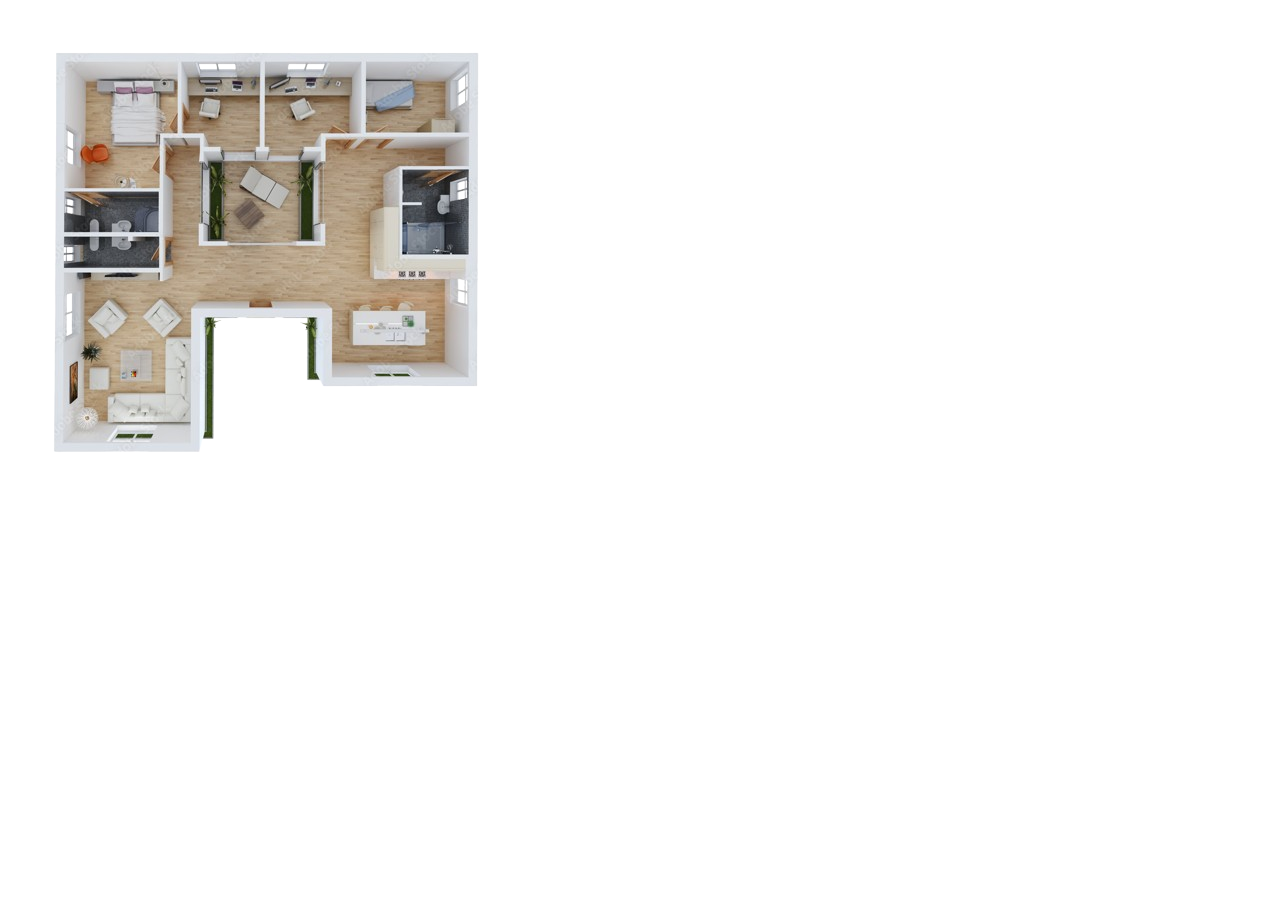
==== bagno.html @ b45b7c30 "Add files via upload" ====
<!DOCTYPE html>
<html lang="en">
<head>
    <meta charset="UTF-8">
    <meta name="viewport" content="width=device-width, initial-scale=1.0">
    <title>Document</title>
    <meta name="author" content="Cociug Raul, Gabriel Madiotto">
    <meta name="description" content="Progetto su una casa domotica, con interfaccia e la rete di quest'ultima. Questo progetto è l'insieme le conoscenze di Cisco Packet Tracer, HTML, CSS e JavaScript (con l'uilizzo anche di ThreeJS).">
    <meta name="keywords" content="HTML, CSS, JavaScript, ThreeJS, Cisco Packet Tracer, Casa Domotica">
    <link rel="stylesheet" href="style.css">
    <link rel="icon" href="favicon.ico" type="image/x-icon">
</head>
<body>
    <img src="img/casa dall'alto.png" alt="Casa dall'alto" usemap="#casa">

    <map name="casa">
        <area target="_blank" alt="Camera" title="Camera Matrimoniale" href="matrimoniale.html" coords="52,48,171,183" shape="rect">
        <area target="_blank" alt="Bagno" title="Bagno" href="bagnoMat.html" coords="55,184,152,224" shape="rect">
        <area target="_blank" alt="Bagno" title="Bagno" href="bagno.html" coords="56,227,156,264" shape="rect">
        <area target="_blank" alt="Soggiorno" title="Soggiorno" href="soggiorno.html" coords="56,265,182,432" shape="rect">
        <area target="_blank" alt="Ufficio" title="Ufficio" href="studio1.html" coords="174,53,251,143" shape="rect">
        <area target="_blank" alt="Ufficio" title="Ufficio" href="studio2.html" coords="257,55,351,148" shape="rect">
        <area target="_blank" alt="Relax" title="Relax" href="relax.html" coords="197,150,305,233" shape="rect">
        <area target="_blank" alt="Camera da letto" title="Camera da letto" href="camera.html" coords="358,54,456,138" shape="rect">
        <area target="_blank" alt="Bagno" title="Bagno" href="bagno.html" coords="388,161,463,251" shape="rect">
        <area target="_blank" alt="Cucina" title="Cucina" href="cucina.html" coords="461,370,321,255" shape="rect">
    </map>
    
    <script src="sheet.js"></script>
</body>
</html>
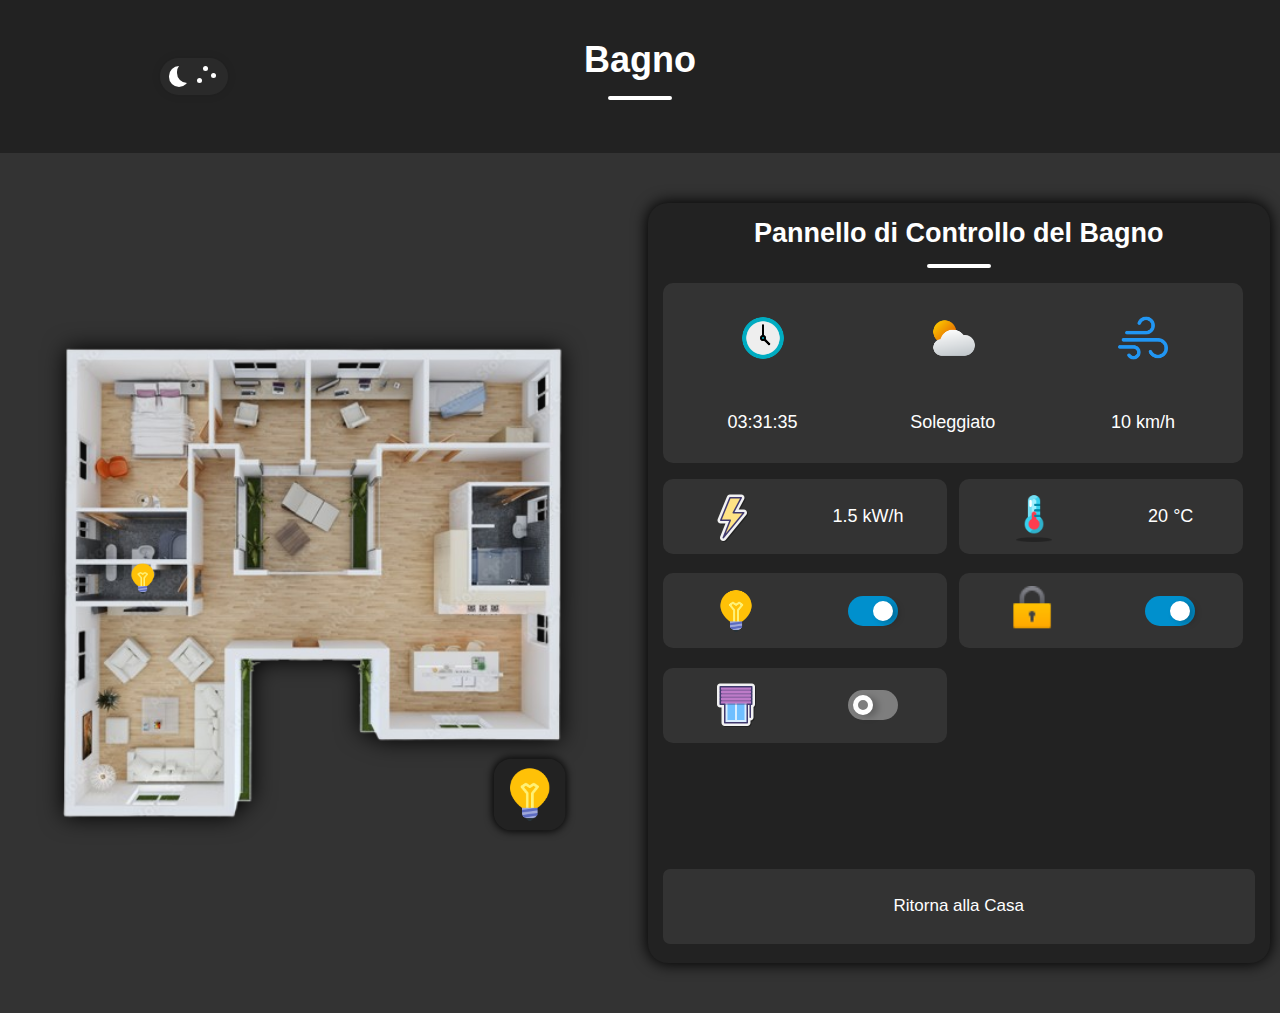
==== commit c84e0a3c: "Add files via upload" ====
--- a/bagno.html
+++ b/bagno.html
@@ -1,31 +1,99 @@
 <!DOCTYPE html>
-<html lang="en">
+<html lang="it">
 <head>
     <meta charset="UTF-8">
     <meta name="viewport" content="width=device-width, initial-scale=1.0">
-    <title>Document</title>
     <meta name="author" content="Cociug Raul, Gabriel Madiotto">
     <meta name="description" content="Progetto su una casa domotica, con interfaccia e la rete di quest'ultima. Questo progetto è l'insieme le conoscenze di Cisco Packet Tracer, HTML, CSS e JavaScript (con l'uilizzo anche di ThreeJS).">
     <meta name="keywords" content="HTML, CSS, JavaScript, ThreeJS, Cisco Packet Tracer, Casa Domotica">
-    <link rel="stylesheet" href="style.css">
-    <link rel="icon" href="favicon.ico" type="image/x-icon">
+    <title>Bagno</title>
+
+    <link rel="stylesheet" href="../style.css">
+    <link rel="stylesheet" href="../img-casa.css">
+    <link rel="stylesheet" href="../buttons.css">
+    
+    <link rel="icon" href="../favicon.ico" type="image/x-icon">
 </head>
-<body>
-    <img src="img/casa dall'alto.png" alt="Casa dall'alto" usemap="#casa">
 
-    <map name="casa">
-        <area target="_blank" alt="Camera" title="Camera Matrimoniale" href="matrimoniale.html" coords="52,48,171,183" shape="rect">
-        <area target="_blank" alt="Bagno" title="Bagno" href="bagnoMat.html" coords="55,184,152,224" shape="rect">
-        <area target="_blank" alt="Bagno" title="Bagno" href="bagno.html" coords="56,227,156,264" shape="rect">
-        <area target="_blank" alt="Soggiorno" title="Soggiorno" href="soggiorno.html" coords="56,265,182,432" shape="rect">
-        <area target="_blank" alt="Ufficio" title="Ufficio" href="studio1.html" coords="174,53,251,143" shape="rect">
-        <area target="_blank" alt="Ufficio" title="Ufficio" href="studio2.html" coords="257,55,351,148" shape="rect">
-        <area target="_blank" alt="Relax" title="Relax" href="relax.html" coords="197,150,305,233" shape="rect">
-        <area target="_blank" alt="Camera da letto" title="Camera da letto" href="camera.html" coords="358,54,456,138" shape="rect">
-        <area target="_blank" alt="Bagno" title="Bagno" href="bagno.html" coords="388,161,463,251" shape="rect">
-        <area target="_blank" alt="Cucina" title="Cucina" href="cucina.html" coords="461,370,321,255" shape="rect">
+<body class="theme-light">
+    <div class="header">
+        <h1 style="grid-area: 1 / 2; text-align: center; padding-left: 68px; position: relative;">Bagno<hr></h1>
+        <label class="switch1" style="grid-area: 1 / 3;">
+            <input id="checkbox1" type="checkbox" />
+            <span class="slider">
+                <div class="star star_1"></div>
+                <div class="star star_2"></div>
+                <div class="star star_3"></div>
+                <svg viewBox="0 0 16 16" class="cloud_1 cloud">
+                <path
+                    transform="matrix(.77976 0 0 .78395-299.99-418.63)"
+                    fill="#fff"
+                    d="m391.84 540.91c-.421-.329-.949-.524-1.523-.524-1.351 0-2.451 1.084-2.485 2.435-1.395.526-2.388 1.88-2.388 3.466 0 1.874 1.385 3.423 3.182 3.667v.034h12.73v-.006c1.775-.104 3.182-1.584 3.182-3.395 0-1.747-1.309-3.186-2.994-3.379.007-.106.011-.214.011-.322 0-2.707-2.271-4.901-5.072-4.901-2.073 0-3.856 1.202-4.643 2.925"
+                ></path>
+                </svg>
+            </span>
+        </label>
+    </div class="header">
+    <div class="main">
+        <div class="img-casa">
+            <div class="clear"></div>
+
+            <img src="img/casa dall'alto.png" alt="Casa dall'alto" usemap="#house" id="casa-img">
+            
+            <img src="img/lampadina.png" alt="" class="lamp" id="lamp-bagno">
+            
+            <img src="img/lampadina.png" alt="" id="setting">
+        </div>
+
+        <div class="parameters">
+            <h2>Pannello di Controllo del Bagno</h2>
+            <hr>
+            <div class="items">
+                <!-- Parametri -->
+                <div class="item" id="ora_tempo_vento">
+                    <img src="img/ora.png" alt="">
+                    <img src="img/nuvola.png" alt="" title="Meteo fuori dalla casa">
+                    <img src="img/vento.png" alt="" title="Velocità vento fuori dalla casa">
+                    <span id="date"></span>
+                    <span id="meteo">Nuvoloso</span>
+                    <span id="vento"></span>
+                </div>
+                <div class="item" id="electricity"><img src="img/elettricità.png" alt=""><span>2 kW/h</span></div>
+                <div class="item" id="temperatura"><img src="img/temperatura.png" alt=""><span>22 °C</span></div>
+                <!-- Bottoni -->
+                <div class="item" id="lampadine" title="Apri / Chiudi tutte le luci della stanza"><img src="img/lampadina.png" alt="">
+                    <input type="checkbox" class="checkboxInput spegnibile" id="check1" checked="true">
+                    <label for="check1" class="toggleSwitch"></label>
+                </div>
+                <div class="item" id="porte" title="Apri / Chiudi le porte"><img src="img/lucchetto.png" alt="">
+                    <input type="checkbox" class="checkboxInput" id="check2" checked="true">
+                    <label for="check2" class="toggleSwitch"></label>
+                </div>
+                <div class="item" id="tapparelle" title="Apri / Chiudi le tapparella/e">
+                    <img src="img/tapparelle.png" alt="">
+                    <input type="checkbox" class="checkboxInput" id="check5">
+                    <label for="check5" class="toggleSwitch"></label>
+                </div>
+                <a href="../index.html" class="button item" id="btn">
+                    <span>Ritorna alla Casa</span>
+                </a>
+            </div>
+        </div>
+    </div class="main">
+    
+    <map name="house">
+        <area class="shape" id="Camera" title="Camera Matrimoniale" href="matrimoniale.html" coords="52,48,171,183" shape="rect">
+        <area class="shape" id="Bagno Mat" title="Bagno Matrimoniale" href="bagno matrimoniale.html" coords="55,184,152,224" shape="rect">
+        <area class="shape" id="Bagno" title="Bagno" href="bagno.html" coords="56,227,156,264" shape="rect">
+        <area class="shape" id="Soggiorno" title="Soggiorno" href="soggiorno.html" coords="56,265,182,432" shape="rect">
+        <area class="shape" id="Studio 1" title="Studio 1" href="studio1.html" coords="174,53,251,143" shape="rect">
+        <area class="shape" id="Studio 2" title="Studio 2" href="studio2.html" coords="257,55,351,148" shape="rect">
+        <area class="shape" id="Relax" title="Relax" href="relax.html" coords="197,150,305,233" shape="rect">
+        <area class="shape" id="Camera da letto" title="Camera da letto" href="camera.html" coords="358,54,456,138" shape="rect">
+        <area class="shape" id="Bagno Grande" title="Bagno Grande" href="bagno grande.html" coords="388,161,463,251" shape="rect">
+        <area class="shape" id="Cucina" title="Cucina" href="cucina.html" coords="461,370,321,255" shape="rect">
     </map>
-    
-    <script src="sheet.js"></script>
+
+    <script src="../sheet.js"></script>
 </body>
 </html>--- a/style.css
+++ b/style.css
@@ -0,0 +1,316 @@
+html {
+    cursor: url('img/cursor.cur'), auto;
+    scrollbar-width: none;
+    scroll-behavior: smooth;
+}
+
+/* TUTTI GLI ELEMENTI */
+* {
+    margin: 0;
+    padding: 0;
+}
+/* SELEZIONE PERSONALIZZATA */
+*::selection {
+    background-color: var(--bg-select);
+    color: var(--color-select);
+}
+
+
+/* CLASSI PER IL BODY (STYLE DINAMICO) */
+.theme-light {
+    --bg-body: #EEE;
+
+    --bg-titolo: #0090cd;
+    --color-titolo: #fff;
+    --color-hr-titolo: #fff;
+
+    --bg-parameters: #FAFAFA;
+    --color-parameters: #000;
+    --color-hr-parameters: #000;
+    --shadow-parameters: #AAA;
+
+    --bg-item: var(--bg-body);
+    --bg-item-hover: #AAA;
+
+    --bg-btn: var(--bg-titolo);
+    --color-btn: #fff;
+    --bg-btn-reverse: #000;
+    --color-btn-reverse: #fff;
+
+    --bg-select: #AAA;
+    --color-select: #000;
+}
+.theme-dark {
+    --bg-body: #333;
+
+    --bg-titolo: #222;
+    --color-titolo: #fff;
+    --color-hr-titolo: #fff;
+
+    --bg-parameters: var(--bg-titolo);
+    --color-parameters: #fff;
+    --color-hr-parameters: #fff;
+    --shadow-parameters: #000;
+
+    --bg-item: var(--bg-body);
+    --bg-item-hover: #555;
+
+    --bg-btn: var(--bg-item);
+    --color-btn: #fff;
+    --bg-btn-reverse: #000;
+    --color-btn-reverse: #fff;
+
+    --bg-select: #AAA;
+    --color-select: #000;
+}
+body {
+    margin: 0;
+    font-size: 18px;
+    font-family: Arial, Helvetica, sans-serif;
+    background-color: var(--bg-body);
+    background-size: cover;
+    background-attachment: fixed;
+    background-position: center;
+}
+/* FINE BODY DINAMICO */
+
+
+/* HEADER */
+.header {
+    background-color: var(--bg-titolo);
+    color: var(--color-titolo);
+    height: 17dvh;
+    min-height: 100px;
+    box-sizing: border-box;
+    display: flex;
+    justify-content: center;
+    align-items: center;
+}
+.header h1 {
+    text-align: center;
+    padding-left: 68px;
+    position: relative;
+    min-width: 200px;
+}
+hr {
+    width: 60px;
+    border: 2px solid var(--color-hr-titolo);
+    border-radius: 20px;
+    margin: 15px auto;
+}
+.parameters hr {
+    border: 2px solid var(--color-hr-parameters);
+}
+
+/* DIV CASA E CARTA PER PARAMETRI */
+.main {
+    height: fit-content;
+    min-height: 83dvh;
+    display: grid;
+    grid-template-columns: 1fr 1fr;
+    justify-items: center;
+    justify-content: center;
+    align-items: center;
+    align-content: center;
+    gap: 35px;
+    padding: 50px 0;
+    box-sizing: border-box;
+}
+
+.img-casa {
+    position: relative;
+    display: inline-block;
+}
+img#casa-img {
+    transform: scale(1.3);
+    user-select: none;
+    -webkit-user-drag: none;
+    filter: drop-shadow(0 0 10px var(--shadow-parameters));
+}
+
+/* DIV PARAMETRI */
+.parameters {
+    width: 100%;
+    max-width: 700px;
+    height: fit-content;
+    min-height: 70vh;
+    border-radius: 20px;
+    padding: 15px;
+    margin-right: 20px;
+    background-color: var(--bg-parameters);
+    color: var(--color-parameters);
+    box-sizing: border-box;
+    box-shadow: 0 0 15px 1px var(--shadow-parameters);
+}
+.parameters h2 {
+    text-align: center;
+}
+.items {
+    display: grid;
+    grid-template-columns: 1fr 1fr 1fr;
+    grid-template-rows: repeat(6, 1fr);
+    justify-items: center;
+    align-items: center;
+    height: fit-content;
+    min-height: 80%;
+
+    gap: 2%;
+}
+.item {
+    display: flex;
+    gap: 10px;
+    justify-content: space-around;
+    align-items: center;
+    flex-wrap: wrap;
+
+    width: fit-content;
+    min-width: 100%;
+    height: fit-content;
+    min-height: 75px;
+    background-color: var(--bg-body);
+    border-radius: 10px;
+    padding: 10px;
+    box-sizing: border-box;
+    transition: ease-in-out 0.3s;
+    overflow: hidden;
+}
+.item img {
+    width: 50px;
+    user-select: none;
+}
+.item:hover {
+    background-color: var(--bg-item-hover);
+}
+#ora_tempo_vento {
+    display: grid;
+    grid-template-columns: 1fr 1fr 1fr;
+    justify-items: center;
+    align-items: center;
+    width: 100%;
+    min-height: 180px;
+
+    grid-column: span 2;
+    grid-row: span 2;
+}
+#btn {
+    grid-column: span 3;
+    text-decoration: none;
+    user-select: none;
+    border-width: 0;
+    border-radius: 7px;
+    background-color: var(--bg-btn);
+    color: var(--color-btn);
+    padding: 7px;
+    margin-top: 15px;
+    transition: ease-out 0.3s;
+    box-sizing: border-box;
+    position: relative;
+    top: 200%;
+}
+#btn:hover {
+    background-color: var(--bg-btn-reverse);
+}
+#spegni {
+    grid-column: span 3;
+    background-color: transparent;
+    user-select: none;
+}
+
+.clear {
+    clear: both;
+    position: relative;
+}
+
+
+
+@media screen and (max-width: 1400px) {
+    .items {
+        grid-template-columns: 1fr 1fr;
+        grid-template-rows: repeat(7, 1fr);
+        grid-auto-flow: column;
+    }
+    #temperatura {
+        grid-area: 3 / 2;
+    }
+    #porte {
+        grid-area: 4 / 2;
+    }
+    #btn {
+        top: 100%;
+    }
+    .parameters {
+        min-height: 700px;
+    }
+    div.img-casa {
+        transform: scale(0.9);
+    }
+}
+@media screen and (max-width: 1050px) { /* Tablets */
+    .main {
+        grid-template-columns: 1fr !important;
+        gap: 60px;
+    }
+    .parameters {
+        margin: 0;
+    }
+    div.img-casa {
+        transform: scale(0.9);
+    }
+}
+@media screen and (max-width: 768px) {
+    div.img-casa {
+        transform: scale(0.8);
+    }
+}
+@media screen and (max-width: 690px) {
+    .switch1 {
+        left: calc(-55% - 4em) !important;
+    }
+    div.img-casa {
+        transform: scale(0.7);
+    }
+    .parameters {
+        max-width: 500px;
+    }
+}
+@media screen and (max-width: 500px) {
+    .switch1 {
+        left: calc(-62% - 4em) !important;
+    }
+    div.img-casa {
+        transform: scale(0.6);
+    }
+    .parameters {
+        max-width: 300px;
+    }
+    .main {
+        gap: 0;
+    }
+    .items {
+        row-gap: 10px;
+    }
+    .item {
+        min-height: 91px;
+        max-width: 104px;
+    }
+}
+@media screen and (max-width: 400px) {
+    .switch1 {
+        left: calc(-60% - 4em) !important;
+    }
+    body {
+        font-size: 15px;
+    }
+    div.img-casa {
+        transform: scale(0.5);
+    }
+    .parameters {
+        max-width: 250px;
+    }
+    .items {
+        row-gap: 15px;
+    }
+    .item {
+        min-height: 110px;
+    }
+}
--- a/img-casa.css
+++ b/img-casa.css
@@ -0,0 +1,83 @@
+area {
+    cursor: url('img/pointer.cur'), auto;
+}
+.lamp {
+    position: absolute;
+    width: 40px;
+}
+#setting {
+    position: absolute;
+    top: 440px;
+    left: 460px;
+    width: 70px;
+    background-color: var(--bg-parameters);
+    border-radius: 20px;
+    padding: 5px;
+    box-shadow: 0 0 10px var(--shadow-parameters);
+    transition: ease-in-out .3s;
+}
+#setting:hover {
+    background-color: var(--bg-item-hover);
+}
+
+/* LUCI DELLA CASA */
+#lamp-mat1 {
+    top: 0;
+    left: 110px;
+}
+#lamp-mat2 {
+    top: 120px;
+    left: 50px;
+}
+
+#lamp-studi1 {
+    top: -12px;
+    left: 220px;
+}
+#lamp-studi2 {
+    top: -12px;
+    left: 345px;
+}
+
+#lamp-room {
+    top: 25px;
+    left: 425px;
+}
+
+#lamp-relax {
+    top: 100px;
+    left: 233px;
+}
+
+#lamp-bagno-mat {
+    top: 170px;
+    left: 50px;
+}
+#lamp-bagno {
+    top: 220px;
+    left: 50px;
+}
+#lamp-bagno-grande {
+    top: 170px;
+    left: 450px;
+}
+
+#lamp-corridoio1 {
+    top: 225px;
+    left: 160px;
+}
+#lamp-corridoio2 {
+    top: 225px;
+    left: 320px;
+}
+
+#lamp-soggiorno {
+    top: 360px;
+    left: 65px;
+}
+
+#lamp-cucina {
+    top: 320px;
+    left: 400px;
+}
+/* FINE LUCI CASA */--- a/buttons.css
+++ b/buttons.css
@@ -0,0 +1,210 @@
+/* Theme Switch */
+/* The switch - the box around the slider */
+.switch1 {
+    font-size: 17px;
+    position: relative;
+    left: calc(-40% - 4em);
+    width: 4em;
+    height: 2.2em;
+    border-radius: 30px;
+    box-shadow: 0 0 10px rgba(0, 0, 0, 0.1);
+}
+/* Hide default HTML checkbox */
+.switch1 input {
+    opacity: 0;
+}
+/* The slider */
+.slider {
+position: absolute;
+cursor: pointer;
+top: 0;
+left: 0;
+right: 0;
+bottom: 0;
+background-color: #2a2a2a;
+transition: 0.4s;
+border-radius: 30px;
+overflow: hidden;
+}
+.slider:before {
+position: absolute;
+content: "";
+height: 1.2em;
+width: 1.2em;
+border-radius: 20px;
+left: 0.5em;
+bottom: 0.5em;
+transition: 0.4s;
+transition-timing-function: cubic-bezier(0.81, -0.04, 0.38, 1.5);
+box-shadow: inset 8px -4px 0px 0px #fff;
+}
+.switch1 input:checked + .slider {
+background-color: #00a6ff;
+}
+.switch1 input:checked + .slider:before {
+transform: translateX(1.8em);
+box-shadow: inset 15px -4px 0px 15px #ffcf48;
+}
+
+.star {
+background-color: #fff;
+border-radius: 50%;
+position: absolute;
+width: 5px;
+transition: all 0.4s;
+height: 5px;
+}
+.star_1 {
+left: 2.5em;
+top: 0.5em;
+}
+.star_2 {
+left: 2.2em;
+top: 1.2em;
+}
+.star_3 {
+left: 3em;
+top: 0.9em;
+}
+
+.switch1 input:checked ~ .slider .star {
+opacity: 0;
+}
+
+.cloud {
+width: 3.5em;
+position: absolute;
+bottom: -1.4em;
+left: -1.1em;
+opacity: 0;
+transition: all 0.4s;
+}
+
+.switch1 input:checked ~ .slider .cloud {
+opacity: 1;
+}
+
+
+
+/* From Uiverse.io by vinodjangid07 */
+/* To hide the checkbox */
+.checkboxInput {
+    display: none;
+}
+
+.toggleSwitch {
+display: flex;
+align-items: center;
+justify-content: center;
+position: relative;
+width: 50px;
+height: 30px;
+background-color: rgb(126, 126, 126);
+border-radius: 20px;
+cursor: pointer;
+transition-duration: .2s;
+}
+.toggleSwitch::after {
+content: "";
+position: absolute;
+height: 10px;
+width: 10px;
+left: 5px;
+background-color: transparent;
+border-radius: 50%;
+transition-duration: .2s;
+box-shadow: 5px 2px 7px rgba(8, 8, 8, 0.26);
+border: 5px solid white;
+}
+
+.checkboxInput:checked+.toggleSwitch::after {
+transform: translateX(100%);
+transition-duration: .2s;
+background-color: white;
+}
+.checkboxInput:checked+.toggleSwitch {
+    background-color: #0090cd;
+    transition-duration: .2s;
+}
+
+
+
+#checkbox {
+    display: none;
+}
+.switch {
+position: relative;
+width: 50px;
+height: 50px;
+background-color: #D00;
+border-radius: 50%;
+z-index: 1;
+cursor: pointer;
+display: flex;
+align-items: center;
+justify-content: center;
+border: 3px solid #555;
+box-shadow: 0px 0px 3px rgb(2, 2, 2) inset;
+transition: background-color ease-in .3s, box-shadow ease .2s;
+}
+.switch svg {
+width: 1.2em;
+}
+.switch svg path {
+fill: #FAFAFA;
+}
+#checkbox:checked + .switch {
+box-shadow: 0px 0px 1px #0A0 inset,
+    0px 0px 2px #0A0 inset, 0px 0px 10px #0A0 inset,
+    0px 0px 10px #0A0, 0px 0px 20px #0A0;
+border: 2px solid rgb(255, 255, 255);
+background-color: #0D0;
+}
+#checkbox:checked + .switch svg {
+filter: drop-shadow(0px 0px 5px rgb(151, 243, 255));
+}
+#checkbox:checked + .switch svg path {
+fill: rgb(255, 255, 255);
+}
+
+
+
+/* GO BACK BUTTON */
+.button {
+    border-radius: 4px;
+    background-color: #3d405b;
+    border: none;
+    color: #FFFFFF;
+    text-align: center;
+    font-size: 17px;
+    padding: 16px;
+    width: 130px;
+    transition: all 0.5s;
+    cursor: pointer;
+    margin: 5px;
+}
+
+.button span {
+cursor: pointer;
+position: relative;
+top: 50%;
+transition: 0.5s;
+}
+
+.button span:after {
+content: '»';
+position: absolute;
+opacity: 0;
+top: 0;
+right: -15px;
+transition: 0.5s;
+}
+
+.button:hover span {
+padding-right: 15px;
+}
+
+.button:hover span:after {
+opacity: 1;
+right: 0;
+}